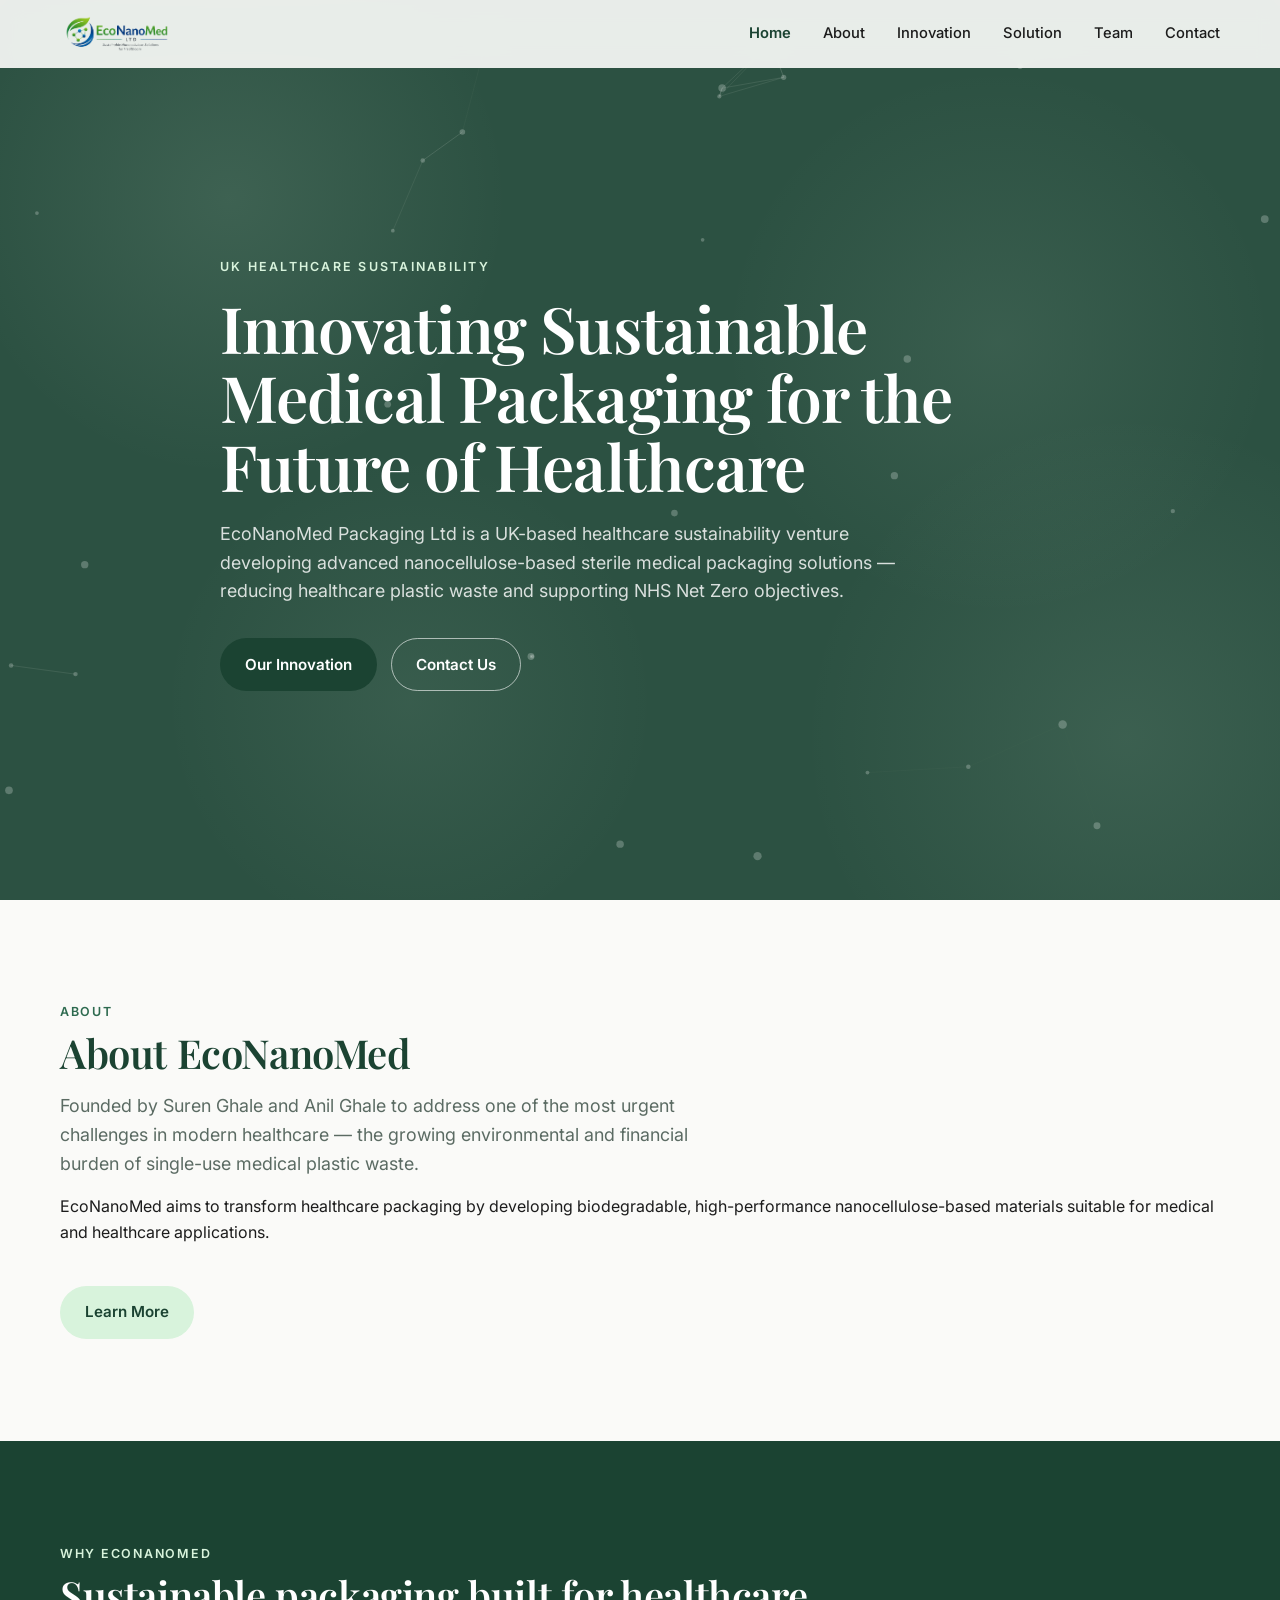
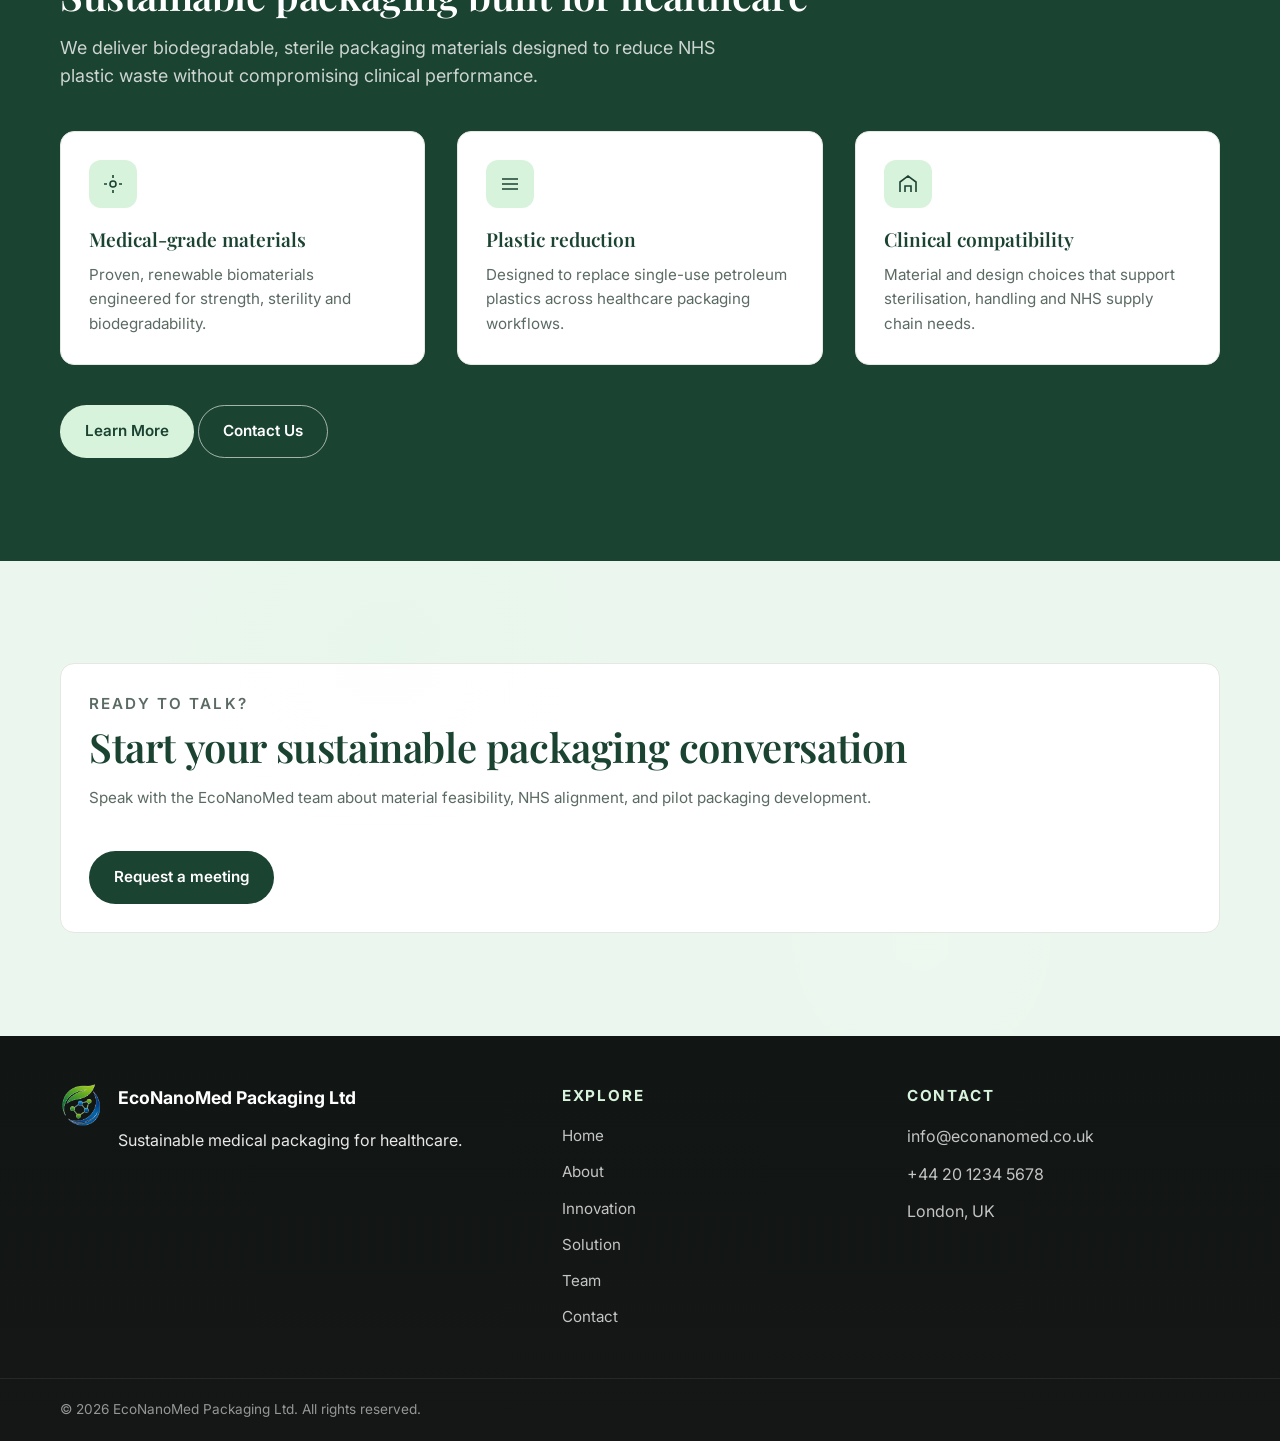
==== docs/index.html @ 57ab1099 "Duplicated files to serve from Github" ====
<!DOCTYPE html>
<html lang="en">
<head>
  <meta charset="UTF-8" />
  <meta name="viewport" content="width=device-width, initial-scale=1.0" />
  <title>EcoNanoMed Packaging Ltd — Sustainable Medical Packaging</title>
  <meta name="description" content="EcoNanoMed Packaging Ltd is a UK-based healthcare sustainability venture developing nanocellulose-based sterile medical packaging that reduces plastic waste and supports NHS Net Zero objectives." />
  <meta property="og:title" content="EcoNanoMed Packaging Ltd — Sustainable Medical Packaging" />
  <meta property="og:description" content="Nanocellulose-based sterile medical packaging for the future of healthcare." />
  <meta property="og:type" content="website" />
  <link rel="icon" type="image/x-icon" href="../favicon.ico" />
  <link rel="preconnect" href="https://fonts.googleapis.com" />
  <link rel="preconnect" href="https://fonts.gstatic.com" crossorigin />
  <link rel="stylesheet" href="https://fonts.googleapis.com/css2?family=Inter:wght@400;500;600;700&family=Playfair+Display:wght@500;600;700&display=swap" />
  <link rel="stylesheet" href="./css/main.css" />
</head>
<body>
  <!-- ============ NAVBAR ============ -->
  <header class="nav" id="nav">
    <div class="container nav__inner">
      <a href="index.html" class="nav__logo" aria-label="EcoNanoMed home">
        <img src="../logo.png" alt="EcoNanoMed" />
      </a>
      <nav class="nav__links" id="navLinks" aria-label="Primary">
        <a href="index.html">Home</a>
        <a href="about.html">About</a>
        <a href="innovation.html">Innovation</a>
        <a href="solution.html">Solution</a>
        <a href="team.html">Team</a>
        <a href="contact.html">Contact</a>
      </nav>
      <button class="nav__toggle" id="navToggle" aria-label="Toggle menu" aria-expanded="false">
        <span></span><span></span><span></span>
      </button>
    </div>
  </header>

  <main id="top">
    <!-- ============ HERO ============ -->
    <section class="hero">
      <div class="hero__canvas" aria-hidden="true">
        <canvas id="heroCanvas"></canvas>
      </div>
      <div class="hero__pattern" aria-hidden="true"></div>
      <div class="container hero__inner reveal">
        <p class="hero__eyebrow">UK Healthcare Sustainability</p>
        <h1 class="hero__title">Innovating Sustainable Medical Packaging for the Future of Healthcare</h1>
        <p class="hero__sub">EcoNanoMed Packaging Ltd is a UK-based healthcare sustainability venture developing advanced nanocellulose-based sterile medical packaging solutions — reducing healthcare plastic waste and supporting NHS Net Zero objectives.</p>
        <div class="hero__cta">
          <a href="innovation.html" class="btn btn--primary">Our Innovation</a>
          <a href="contact.html" class="btn btn--ghost">Contact Us</a>
        </div>
      </div>
    </section>

    <!-- ============ QUICK OVERVIEW ============ -->
    <section class="section section--light">
      <div class="container reveal">
        <p class="eyebrow">About</p>
        <h2 class="h2">About EcoNanoMed</h2>
        <p class="lead">Founded by Suren Ghale and Anil Ghale to address one of the most urgent challenges in modern healthcare — the growing environmental and financial burden of single-use medical plastic waste.</p>
        <p class="body">EcoNanoMed aims to transform healthcare packaging by developing biodegradable, high-performance nanocellulose-based materials suitable for medical and healthcare applications.</p>
        <div class="mt-xl">
          <a href="about.html" class="btn btn--secondary">Learn More</a>
        </div>
      </div>
    </section>

    <!-- ============ WHY US ============ -->
    <section class="section section--dark">
      <div class="container reveal">
        <p class="eyebrow eyebrow--light">Why EcoNanoMed</p>
        <h2 class="h2 h2--light">Sustainable packaging built for healthcare</h2>
        <p class="lead lead--light">We deliver biodegradable, sterile packaging materials designed to reduce NHS plastic waste without compromising clinical performance.</p>
        <div class="grid grid--3 mt-xl">
          <article class="card card--solid">
            <span class="card__icon"><svg viewBox="0 0 24 24" fill="none" stroke="currentColor" stroke-width="1.6"><path d="M12 3v3M12 18v3M3 12h3M18 12h3"/><circle cx="12" cy="12" r="3"/></svg></span>
            <h3>Medical-grade materials</h3>
            <p>Proven, renewable biomaterials engineered for strength, sterility and biodegradability.</p>
          </article>
          <article class="card card--solid">
            <span class="card__icon"><svg viewBox="0 0 24 24" fill="none" stroke="currentColor" stroke-width="1.6"><path d="M4 7h16M4 12h16M4 17h16"/></svg></span>
            <h3>Plastic reduction</h3>
            <p>Designed to replace single-use petroleum plastics across healthcare packaging workflows.</p>
          </article>
          <article class="card card--solid">
            <span class="card__icon"><svg viewBox="0 0 24 24" fill="none" stroke="currentColor" stroke-width="1.6"><path d="M4 20V10l8-6 8 6v10"/><path d="M9 20v-6h6v6"/></svg></span>
            <h3>Clinical compatibility</h3>
            <p>Material and design choices that support sterilisation, handling and NHS supply chain needs.</p>
          </article>
        </div>
        <div class="mt-xl">
          <a href="about.html" class="btn btn--secondary">Learn More</a>
          <a href="contact.html" class="btn btn--ghost">Contact Us</a>
        </div>
      </div>
    </section>

    <!-- ============ CTA ============ -->
    <section class="section section--sage">
      <div class="container reveal">
        <div class="card card--solid" style="background: rgba(255,255,255,0.95);">
          <p class="eyebrow">Ready to talk?</p>
          <h2 class="h2">Start your sustainable packaging conversation</h2>
          <p class="body">Speak with the EcoNanoMed team about material feasibility, NHS alignment, and pilot packaging development.</p>
          <div class="mt-xl">
            <a href="contact.html" class="btn btn--primary">Request a meeting</a>
          </div>
        </div>
      </div>
    </section>
  </main>

  <!-- ============ FOOTER ============ -->
  <footer class="footer">
    <div class="container footer__top">
      <div class="footer__brand">
        <img src="../logofoot.png" alt="EcoNanoMed footer logo" />
        <div>
          <p class="footer__brand-title">EcoNanoMed Packaging Ltd</p>
          <p class="footer__tagline">Sustainable medical packaging for healthcare.</p>
        </div>
      </div>
      <div class="footer__nav" aria-label="Footer navigation">
        <h3>Explore</h3>
        <a href="index.html">Home</a>
        <a href="about.html">About</a>
        <a href="innovation.html">Innovation</a>
        <a href="solution.html">Solution</a>
        <a href="team.html">Team</a>
        <a href="contact.html">Contact</a>
      </div>
      <div class="footer__contact">
        <h3>Contact</h3>
        <p>info@econanomed.co.uk</p>
        <p>+44 20 1234 5678</p>
        <p>London, UK</p>
      </div>
    </div>
    <div class="footer__bottom">
      <div class="container">© 2026 EcoNanoMed Packaging Ltd. All rights reserved.</div>
    </div>
  </footer>

  <script src="./js/main.js"></script>
</body>
</html>
---- docs/css/main.css ----
:root {
  --green-900: #1B4332;
  --green-800: #245741;
  --green-700: #2D6A4F;
  --sage: #D8F3DC;
  --sage-soft: #EBF7EE;
  --bg: #FAFAF8;
  --white: #FFFFFF;
  --ink: #1C1C1C;
  --muted: #5B6B63;
  --line: #E4E7E2;
  --charcoal: #141716;
  --error: #E63946;
  --success: #06A77D;
  --serif: 'Playfair Display', Georgia, serif;
  --sans: 'Inter', system-ui, -apple-system, sans-serif;
  --maxw: 1200px;
  --radius: 14px;
}

* { box-sizing: border-box; }
.sr-only {
  position: absolute;
  width: 1px;
  height: 1px;
  padding: 0;
  margin: -1px;
  overflow: hidden;
  clip: rect(0, 0, 0, 0);
  white-space: nowrap;
  border: 0;
}
html { scroll-behavior: smooth; }
body {
  margin: 0;
  font-family: var(--sans);
  color: var(--ink);
  background: var(--bg);
  line-height: 1.6;
  -webkit-font-smoothing: antialiased;
}
img, svg { display: block; max-width: 100%; }
a { color: inherit; text-decoration: none; }
ul { padding: 0; margin: 0; list-style: none; }

.container { width: 100%; max-width: var(--maxw); margin: 0 auto; padding: 0 1.25rem; }

/* ===== Typography ===== */
.h2 {
  font-family: var(--serif);
  font-weight: 600;
  font-size: clamp(1.75rem, 3.5vw, 2.5rem);
  line-height: 1.15;
  letter-spacing: -0.01em;
  margin: 0.5rem 0 1rem;
  color: var(--green-900);
}
.h2--light { color: var(--white); }
.h3 { font-family: var(--serif); font-weight: 600; font-size: 1.3rem; margin: 0 0 0.5rem; }
.eyebrow {
  font-size: 0.78rem;
  letter-spacing: 0.14em;
  text-transform: uppercase;
  font-weight: 600;
  color: var(--green-700);
  margin: 0 0 0.5rem;
}
.eyebrow--light { color: var(--sage); }
.lead {
  font-size: clamp(1rem, 1.4vw, 1.125rem);
  color: var(--muted);
  max-width: 62ch;
  margin: 0 0 1rem;
}
.lead--light { color: rgba(255,255,255,0.78); }
.body { color: var(--ink); margin: 0 0 1rem; }
.mt-xl { margin-top: 2.5rem; }

/* ===== Buttons ===== */
.btn {
  display: inline-flex; align-items: center; justify-content: center;
  padding: 0.85rem 1.5rem;
  border-radius: 999px;
  font-weight: 600;
  font-size: 0.95rem;
  border: 1.5px solid transparent;
  cursor: pointer;
  transition: transform .2s ease, background .2s ease, color .2s ease, border-color .2s ease;
}
.btn:disabled {
  opacity: 0.6;
  cursor: not-allowed;
}
.btn--primary { background: var(--green-900); color: var(--white); }
.btn--primary:hover:not(:disabled) { background: var(--green-700); transform: translateY(-1px); }
.btn--ghost { background: transparent; color: var(--white); border-color: rgba(255,255,255,0.6); }
.btn--ghost:hover:not(:disabled) { background: rgba(255,255,255,0.1); border-color: var(--white); }
.btn--secondary { background: var(--sage); color: var(--green-900); }
.btn--secondary:hover:not(:disabled) { background: var(--white); transform: translateY(-1px); }

/* ===== Navbar ===== */
.nav {
  position: fixed; top: 0; left: 0; right: 0; z-index: 100;
  background: rgba(250,250,248,0.92);
  backdrop-filter: saturate(160%) blur(10px);
  transition: box-shadow .25s ease, background .25s ease;
}
.nav.is-scrolled { box-shadow: 0 6px 24px -16px rgba(0,0,0,0.18); }
.nav__inner {
  display: flex; align-items: center; justify-content: space-between;
  height: 68px;
}
.nav__logo {
  display: flex; align-items: center; gap: 0.75rem;
  font-family: var(--serif);
  font-weight: 700;
  font-size: 1.25rem;
  color: var(--green-900);
  letter-spacing: 0.04em;
  position: relative;
}
.nav__logo img { height: 40px; width: auto; }
.nav__links { display: none; gap: 2rem; }
.nav__links a {
  font-size: 0.92rem; font-weight: 500; color: var(--ink);
  position: relative; padding: 0.25rem 0;
}
.nav__links a:hover { color: var(--green-700); }
.nav__links a.is-active { color: var(--green-900); font-weight: 600; }
.nav__toggle {
  display: inline-flex; flex-direction: column; gap: 5px;
  width: 40px; height: 40px; padding: 10px;
  background: transparent; border: none; cursor: pointer;
}
.nav__toggle span {
  display: block; height: 2px; background: var(--ink);
  border-radius: 2px; transition: transform .2s, opacity .2s;
}
.nav__toggle[aria-expanded="true"] span:nth-child(1) { transform: translateY(7px) rotate(45deg); }
.nav__toggle[aria-expanded="true"] span:nth-child(2) { opacity: 0; }
.nav__toggle[aria-expanded="true"] span:nth-child(3) { transform: translateY(-7px) rotate(-45deg); }

@media (min-width: 768px) {
  .nav__links { display: flex; }
  .nav__toggle { display: none; }
}

.nav__links.is-open {
  display: flex; flex-direction: column;
  position: absolute; top: 68px; left: 0; right: 0;
  background: var(--bg);
  padding: 1.25rem 1.25rem 1.75rem;
  border-top: 1px solid var(--line);
  gap: 1rem;
}

/* ===== Breadcrumbs ===== */
.breadcrumbs {
  display: flex; align-items: center; flex-wrap: wrap; gap: 0.5rem;
  padding: 1.5rem 0; font-size: 0.9rem; color: var(--muted);
}
.breadcrumbs a { color: var(--green-700); transition: color 0.2s; }
.breadcrumbs a:hover { color: var(--green-900); }
.breadcrumbs span { color: var(--muted); }
.page-header .breadcrumbs { color: rgba(255,255,255,0.82); }
.page-header .breadcrumbs a { color: rgba(255,255,255,0.92); }
.page-header .breadcrumbs span { color: rgba(255,255,255,0.72); }

/* ===== Hero ===== */
.hero {
  position: relative;
  min-height: 100vh;
  display: flex; align-items: center;
  background: var(--green-900);
  color: var(--white);
  overflow: hidden;
  padding: 7rem 0 4rem;
}
.hero__canvas {
  position: absolute;
  inset: 0;
  z-index: 0;
}
.hero__canvas canvas {
  width: 100%;
  height: 100%;
  display: block;
}
.hero__pattern {
  position: absolute; inset: 0;
  background-image:
    radial-gradient(circle at 18% 22%, rgba(216,243,220,0.10) 0, transparent 22%),
    radial-gradient(circle at 78% 38%, rgba(216,243,220,0.08) 0, transparent 24%),
    radial-gradient(circle at 32% 78%, rgba(216,243,220,0.07) 0, transparent 22%),
    radial-gradient(circle at 88% 82%, rgba(216,243,220,0.09) 0, transparent 24%);
  pointer-events: none;
}
.hero__inner { position: relative; z-index: 1; max-width: 880px; }
.page-header,
.section--sage {
  position: relative;
  overflow: hidden;
}
.page-header::before {
  content: '';
  position: absolute;
  inset: 0;
  background-image:
    radial-gradient(circle at 18% 18%, rgba(216,243,220,0.14) 0, transparent 26%),
    radial-gradient(circle at 82% 24%, rgba(255,255,255,0.08) 0, transparent 18%);
  pointer-events: none;
}
.section--sage::before {
  content: '';
  position: absolute;
  inset: 0;
  background-image:
    radial-gradient(circle at 30% 20%, rgba(216,243,220,0.18) 0, transparent 24%),
    radial-gradient(circle at 72% 80%, rgba(255,255,255,0.09) 0, transparent 18%);
  pointer-events: none;
}
.page-header > .container,
.section--sage > .container {
  position: relative;
  z-index: 1;
}
.hero__eyebrow {
  font-size: 0.78rem; letter-spacing: 0.18em; text-transform: uppercase;
  color: var(--sage); font-weight: 600; margin: 0 0 1rem;
}
.hero__title {
  font-family: var(--serif); font-weight: 600;
  font-size: clamp(2.25rem, 5.5vw, 4rem);
  line-height: 1.08; letter-spacing: -0.015em;
  margin: 0 0 1.25rem;
}
.hero__sub {
  font-size: clamp(1rem, 1.4vw, 1.15rem);
  color: rgba(255,255,255,0.82);
  max-width: 64ch; margin: 0 0 2rem;
}
.hero__cta { display: flex; gap: 0.85rem; flex-wrap: wrap; }

/* ===== Sections ===== */
.section { padding: clamp(4rem, 8vw, 7rem) 0; }
.section--light { background: var(--bg); }
.section--white { background: var(--white); }
.section--sage  { background: var(--sage-soft); }
.section--dark  { background: var(--green-900); color: var(--white); }
.section--dark .body { color: rgba(255,255,255,0.82); }

/* ===== Grid ===== */
.grid { display: grid; gap: 2rem; }
.grid--2 { grid-template-columns: 1fr; }
.grid--3 { grid-template-columns: 1fr; }
.grid--4 { grid-template-columns: 1fr; }
@media (min-width: 768px) {
  .grid--2 { grid-template-columns: 1fr 1fr; align-items: center; }
  .grid--3 { grid-template-columns: 1fr 1fr; }
  .grid--4 { grid-template-columns: 1fr 1fr; }
}
@media (min-width: 1024px) {
  .grid--3 { grid-template-columns: repeat(3, 1fr); }
  .grid--4 { grid-template-columns: repeat(4, 1fr); }
}

.about__visual { display: flex; justify-content: center; }
.about__visual svg { width: 100%; max-width: 380px; }

/* ===== Stat cards ===== */
.stat {
  background: rgba(255,255,255,0.04);
  border: 1px solid rgba(216,243,220,0.18);
  border-radius: var(--radius);
  padding: 1.5rem;
}
.stat__icon {
  display: inline-flex; align-items: center; justify-content: center;
  width: 44px; height: 44px; border-radius: 12px;
  background: rgba(216,243,220,0.14); color: var(--sage);
  margin-bottom: 1rem;
}
.stat__icon svg { width: 22px; height: 22px; }
.stat h3 { font-family: var(--serif); font-weight: 600; font-size: 1.15rem; margin: 0 0 0.4rem; color: var(--white); }
.stat p { margin: 0; color: rgba(255,255,255,0.72); font-size: 0.95rem; }

/* ===== Cards ===== */
.card {
  background: var(--white);
  border: 1px solid var(--line);
  border-radius: var(--radius);
  padding: 1.75rem;
  transition: transform .25s ease, box-shadow .25s ease, border-color .25s ease;
}
.card:hover {
  transform: translateY(-3px);
  box-shadow: 0 18px 40px -28px rgba(27,67,50,0.35);
  border-color: rgba(45,106,79,0.3);
}
.card--solid { background: var(--white); }
.card__icon {
  display: inline-flex; align-items: center; justify-content: center;
  width: 48px; height: 48px; border-radius: 12px;
  background: var(--sage); color: var(--green-900);
  margin-bottom: 1rem;
}
.card__icon svg { width: 24px; height: 24px; }
.card h3 { font-family: var(--serif); font-weight: 600; font-size: 1.2rem; margin: 0 0 0.5rem; color: var(--green-900); }
.card p { margin: 0; color: var(--muted); font-size: 0.95rem; }

/* ===== Pills ===== */
.pills { display: flex; flex-wrap: wrap; gap: 0.75rem; }
.pill {
  background: var(--white);
  color: var(--green-900);
  border: 1px solid rgba(45,106,79,0.25);
  padding: 0.75rem 1.25rem;
  border-radius: 999px;
  font-weight: 500;
  font-size: 0.95rem;
}

/* ===== Checklist ===== */
.checklist { display: grid; gap: 0.85rem; }
.checklist li {
  display: flex; align-items: flex-start; gap: 0.85rem;
  color: var(--ink); font-size: 1rem;
}
.check {
  display: inline-flex; align-items: center; justify-content: center;
  width: 28px; height: 28px; flex: none;
  border-radius: 50%;
  background: var(--sage); color: var(--green-900);
}
.check svg { width: 16px; height: 16px; }

/* ===== Roadmap ===== */
.roadmap {
  list-style: none;
  counter-reset: roadmap;
  margin: 0;
  padding: 0;
  display: flex;
  gap: 1.25rem;
  overflow-x: auto;
  padding: 1rem 0.25rem 1.5rem;
  scroll-snap-type: x mandatory;
  position: relative;
}
.roadmap::-webkit-scrollbar { height: 6px; }
.roadmap::-webkit-scrollbar-thumb { background: rgba(216,243,220,0.3); border-radius: 4px; }
.roadmap li {
  counter-increment: roadmap;
  flex: 0 0 240px;
  min-width: 240px;
  background: rgba(255,255,255,0.12);
  border: 1px solid rgba(255,255,255,0.18);
  border-radius: var(--radius);
  padding: 1.35rem 1.35rem 1.35rem 4.3rem;
  scroll-snap-align: start;
  position: relative;
  list-style: none;
}
.roadmap li::marker { content: none; }
.roadmap li + li::before {
  content: "";
  position: absolute;
  left: -1.25rem;
  top: 50%;
  width: 1.25rem;
  height: 1px;
  background: rgba(255,255,255,0.35);
}
.roadmap__num {
  display: inline-flex;
  align-items: center;
  justify-content: center;
  width: 32px;
  height: 32px;
  border-radius: 50%;
  background: var(--sage);
  color: var(--green-900);
  font-weight: 700;
  font-size: 0.9rem;
  position: absolute;
  top: 1.35rem;
  left: 1.35rem;
}
.roadmap p { margin: 0; color: rgba(255,255,255,0.95); font-weight: 500; font-size: 0.98rem; line-height: 1.35; }
.roadmap li:hover {
  transform: translateY(-3px);
  border-color: rgba(255,255,255,0.22);
  box-shadow: 0 18px 32px rgba(0,0,0,0.15);
}
@media (min-width: 900px) {
  .roadmap {
    display: grid;
    grid-template-columns: repeat(2, minmax(240px, 1fr));
    overflow-x: visible;
    scroll-snap-type: none;
  }
  .roadmap li + li::before { display: none; }
}
@media (max-width: 640px) {
  .roadmap li { min-width: 220px; }
  .roadmap__num { width: 28px; height: 28px; left: 1rem; top: 1rem; }
}

/* ===== Founders ===== */
.founder {
  background: var(--white);
  border: 1px solid var(--line);
  border-radius: var(--radius);
  padding: 2rem;
  text-align: center;
}
.founder__avatar {
  width: 96px; height: 96px;
  border-radius: 50%;
  background: var(--green-900);
  color: var(--sage);
  font-family: var(--serif);
  font-size: 2.25rem; font-weight: 600;
  display: inline-flex; align-items: center; justify-content: center;
  margin: 0 auto 1.25rem;
}
.founder h3 { font-family: var(--serif); font-size: 1.4rem; margin: 0 0 0.25rem; color: var(--green-900); }
.founder__role { color: var(--green-700); font-weight: 600; font-size: 0.92rem; margin: 0 0 1rem; text-transform: uppercase; letter-spacing: 0.08em; }
.founder .body { color: var(--muted); }

/* ===== List ===== */
.list { display: grid; gap: 0.6rem; }
.list li {
  padding-left: 1.25rem; position: relative; color: var(--ink);
}
.list li::before {
  content: ""; position: absolute; left: 0; top: 0.7em;
  width: 6px; height: 6px; border-radius: 50%;
  background: var(--green-700);
}

/* ===== Form ===== */
.form { display: grid; gap: 1rem; max-width: 640px; }
.form__row { display: grid; gap: 1rem; grid-template-columns: 1fr; }
@media (min-width: 640px) { .form__row { grid-template-columns: 1fr 1fr; } }

.form label {
  display: grid; gap: 0.4rem;
  font-size: 0.85rem; font-weight: 500;
  color: var(--ink);
  text-transform: uppercase; letter-spacing: 0.08em;
}
.section--dark .form label,
.form label.is-dark {
  color: rgba(255,255,255,0.88);
}
.form input, .form textarea {
  font-family: inherit; font-size: 1rem;
  background: rgba(255,255,255,0.06);
  border: 1.5px solid rgba(255,255,255,0.18);
  color: var(--white);
  padding: 0.85rem 1rem;
  border-radius: 10px;
  transition: border-color .2s ease, background .2s ease;
}
.form label:not(.is-dark) input,
.form label:not(.is-dark) textarea {
  background: var(--bg);
  border-color: var(--line);
  color: var(--ink);
}
.section--dark .form input,
.section--dark .form textarea {
  background: rgba(255,255,255,0.1);
  border-color: rgba(255,255,255,0.18);
  color: var(--white);
}
.form input::placeholder,
.form textarea::placeholder {
  color: rgba(255,255,255,0.62);
}
.form label:not(.is-dark) input::placeholder,
.form label:not(.is-dark) textarea::placeholder {
  color: rgba(92,100,88,0.65);
}
.form input:focus, .form textarea:focus {
  outline: none;
  border-color: var(--sage);
  background: rgba(255,255,255,0.1);
}
.form label:not(.is-dark) input:focus,
.form label:not(.is-dark) textarea:focus {
  background: var(--white);
  border-color: var(--green-700);
}
.form input.error, .form textarea.error {
  border-color: var(--error) !important;
}
.form .error-msg {
  display: none;
  font-size: 0.75rem;
  color: var(--error);
  margin-top: 0.25rem;
}
.form input.error ~ .error-msg,
.form textarea.error ~ .error-msg {
  display: block;
}
.form .btn--primary { background: var(--sage); color: var(--green-900); justify-self: start; }
.form .btn--primary:hover:not(:disabled) { background: var(--white); }
.contact__meta {
  margin-top: 2rem;
  font-size: 0.9rem;
  color: rgba(255,255,255,0.6);
}

/* ===== Footer ===== */
.footer { background: linear-gradient(180deg, #111513 0%, #141716 100%); color: rgba(255,255,255,0.9); }
.footer__top {
  display: grid; gap: 2rem; padding: 3rem 1.25rem;
  grid-template-columns: 1fr;
}
.footer__brand {
  display: flex; gap: 1rem; align-items: flex-start;
}
.footer__brand img { height: 42px; width: auto; }
.footer__brand-title {
  margin: 0;
  font-size: 1.1rem;
  font-weight: 700;
  color: var(--white);
}
.footer__contact p,
.footer__nav a {
  margin: 0 0 0.75rem;
  color: rgba(255,255,255,0.75);
}
.footer__contact p:last-child,
.footer__nav a:last-child {
  margin-bottom: 0;
}
.footer__nav {
  display: grid;
}
.footer__nav h3,
.footer__contact h3 {
  margin: 0 0 1rem;
  font-size: 0.95rem;
  letter-spacing: 0.12em;
  text-transform: uppercase;
  color: var(--sage);
}
.footer__nav a {
  font-size: 0.95rem;
  transition: color 0.2s ease;
}
.footer__nav a:hover { color: var(--white); }
.footer__bottom {
  border-top: 1px solid rgba(255,255,255,0.08);
  padding: 1.25rem 1.25rem;
  font-size: 0.85rem;
  color: rgba(255,255,255,0.55);
  text-align: center;
}
@media (min-width: 768px) {
  .footer__top {
    grid-template-columns: 1.5fr 1fr 1fr;
    align-items: start;
  }
  .footer__bottom { text-align: left; }
}

/* ===== Reveal animation ===== */
.reveal { opacity: 0; transform: translateY(18px); transition: opacity .8s ease, transform .8s ease; }
.reveal.is-visible { opacity: 1; transform: none; }

/* ===== Page Header ===== */
.page-header {
  background: linear-gradient(135deg, var(--green-900) 0%, var(--green-800) 100%);
  color: var(--white);
  padding: 6rem 0 4rem;
  margin-top: 68px;
}
.page-header h1 {
  font-family: var(--serif);
  font-weight: 600;
  font-size: clamp(2rem, 4vw, 3rem);
  margin: 0 0 1rem;
  line-height: 1.2;
}
.page-header p {
  max-width: 62ch;
  color: rgba(255,255,255,0.85);
  font-size: clamp(1rem, 1.2vw, 1.1rem);
}

@media (prefers-reduced-motion: reduce) {
  html { scroll-behavior: auto; }
  .reveal { opacity: 1; transform: none; transition: none; }
  .btn:hover { transform: none; }
  .card:hover { transform: none; }
}
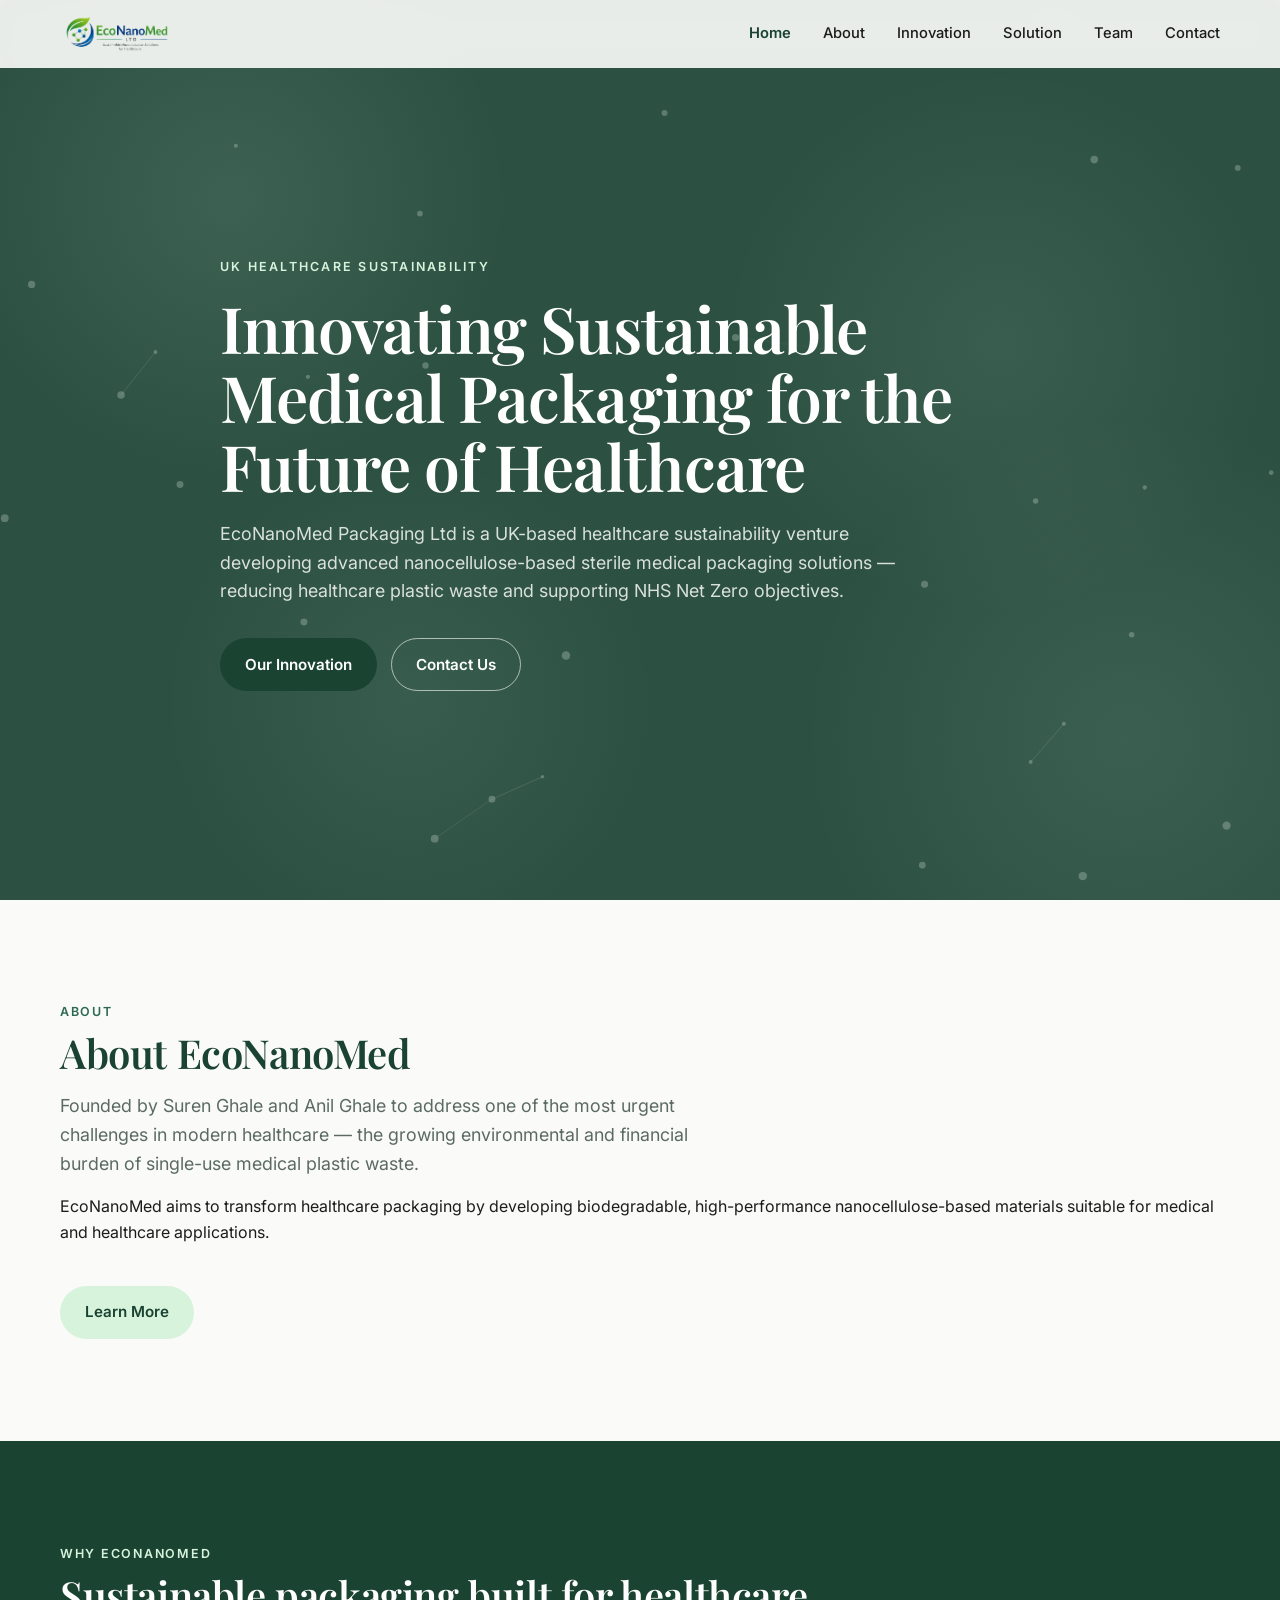
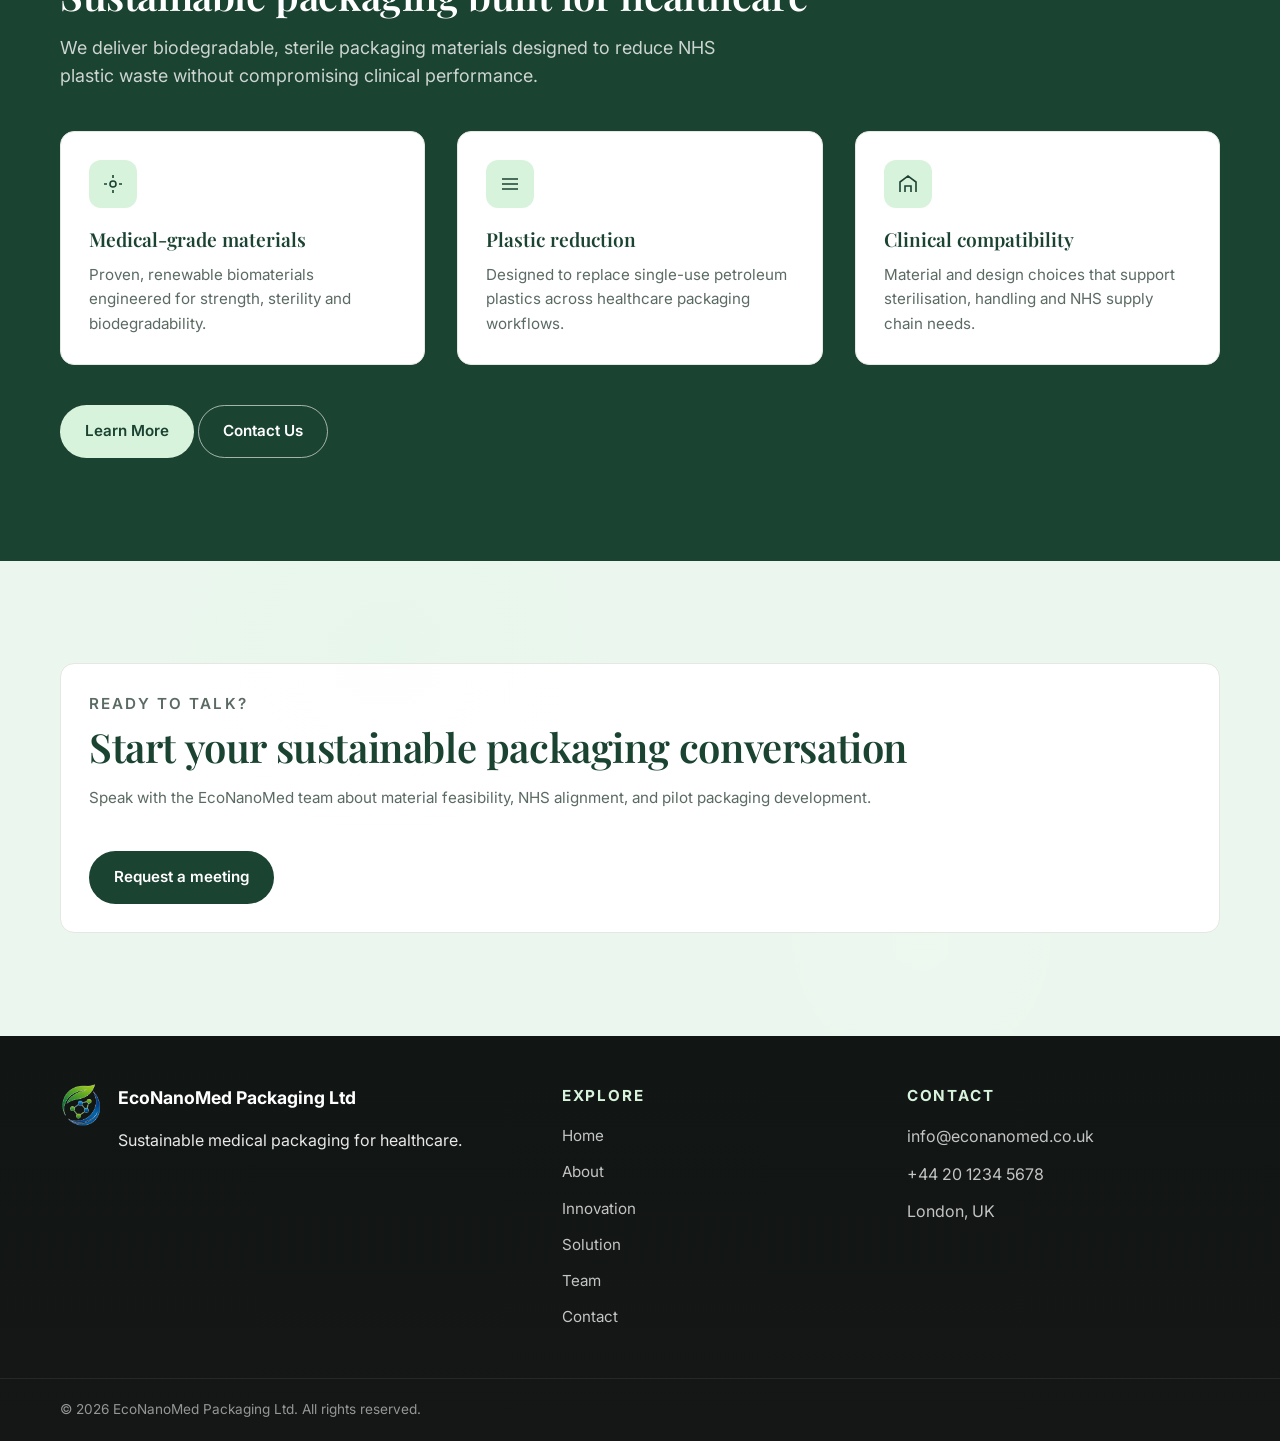
==== commit 64cd1b79: "Duplicated files to serve from Github" ====
--- a/docs/index.html
+++ b/docs/index.html
@@ -8,7 +8,7 @@
   <meta property="og:title" content="EcoNanoMed Packaging Ltd — Sustainable Medical Packaging" />
   <meta property="og:description" content="Nanocellulose-based sterile medical packaging for the future of healthcare." />
   <meta property="og:type" content="website" />
-  <link rel="icon" type="image/x-icon" href="../favicon.ico" />
+  <link rel="icon" type="image/x-icon" href="assets/favicon.ico" />
   <link rel="preconnect" href="https://fonts.googleapis.com" />
   <link rel="preconnect" href="https://fonts.gstatic.com" crossorigin />
   <link rel="stylesheet" href="https://fonts.googleapis.com/css2?family=Inter:wght@400;500;600;700&family=Playfair+Display:wght@500;600;700&display=swap" />
@@ -19,7 +19,7 @@
   <header class="nav" id="nav">
     <div class="container nav__inner">
       <a href="index.html" class="nav__logo" aria-label="EcoNanoMed home">
-        <img src="../logo.png" alt="EcoNanoMed" />
+        <img src="assets/logo.png" alt="EcoNanoMed" />
       </a>
       <nav class="nav__links" id="navLinks" aria-label="Primary">
         <a href="index.html">Home</a>
@@ -115,7 +115,7 @@
   <footer class="footer">
     <div class="container footer__top">
       <div class="footer__brand">
-        <img src="../logofoot.png" alt="EcoNanoMed footer logo" />
+        <img src="assets/logofoot.png" alt="EcoNanoMed footer logo" />
         <div>
           <p class="footer__brand-title">EcoNanoMed Packaging Ltd</p>
           <p class="footer__tagline">Sustainable medical packaging for healthcare.</p>
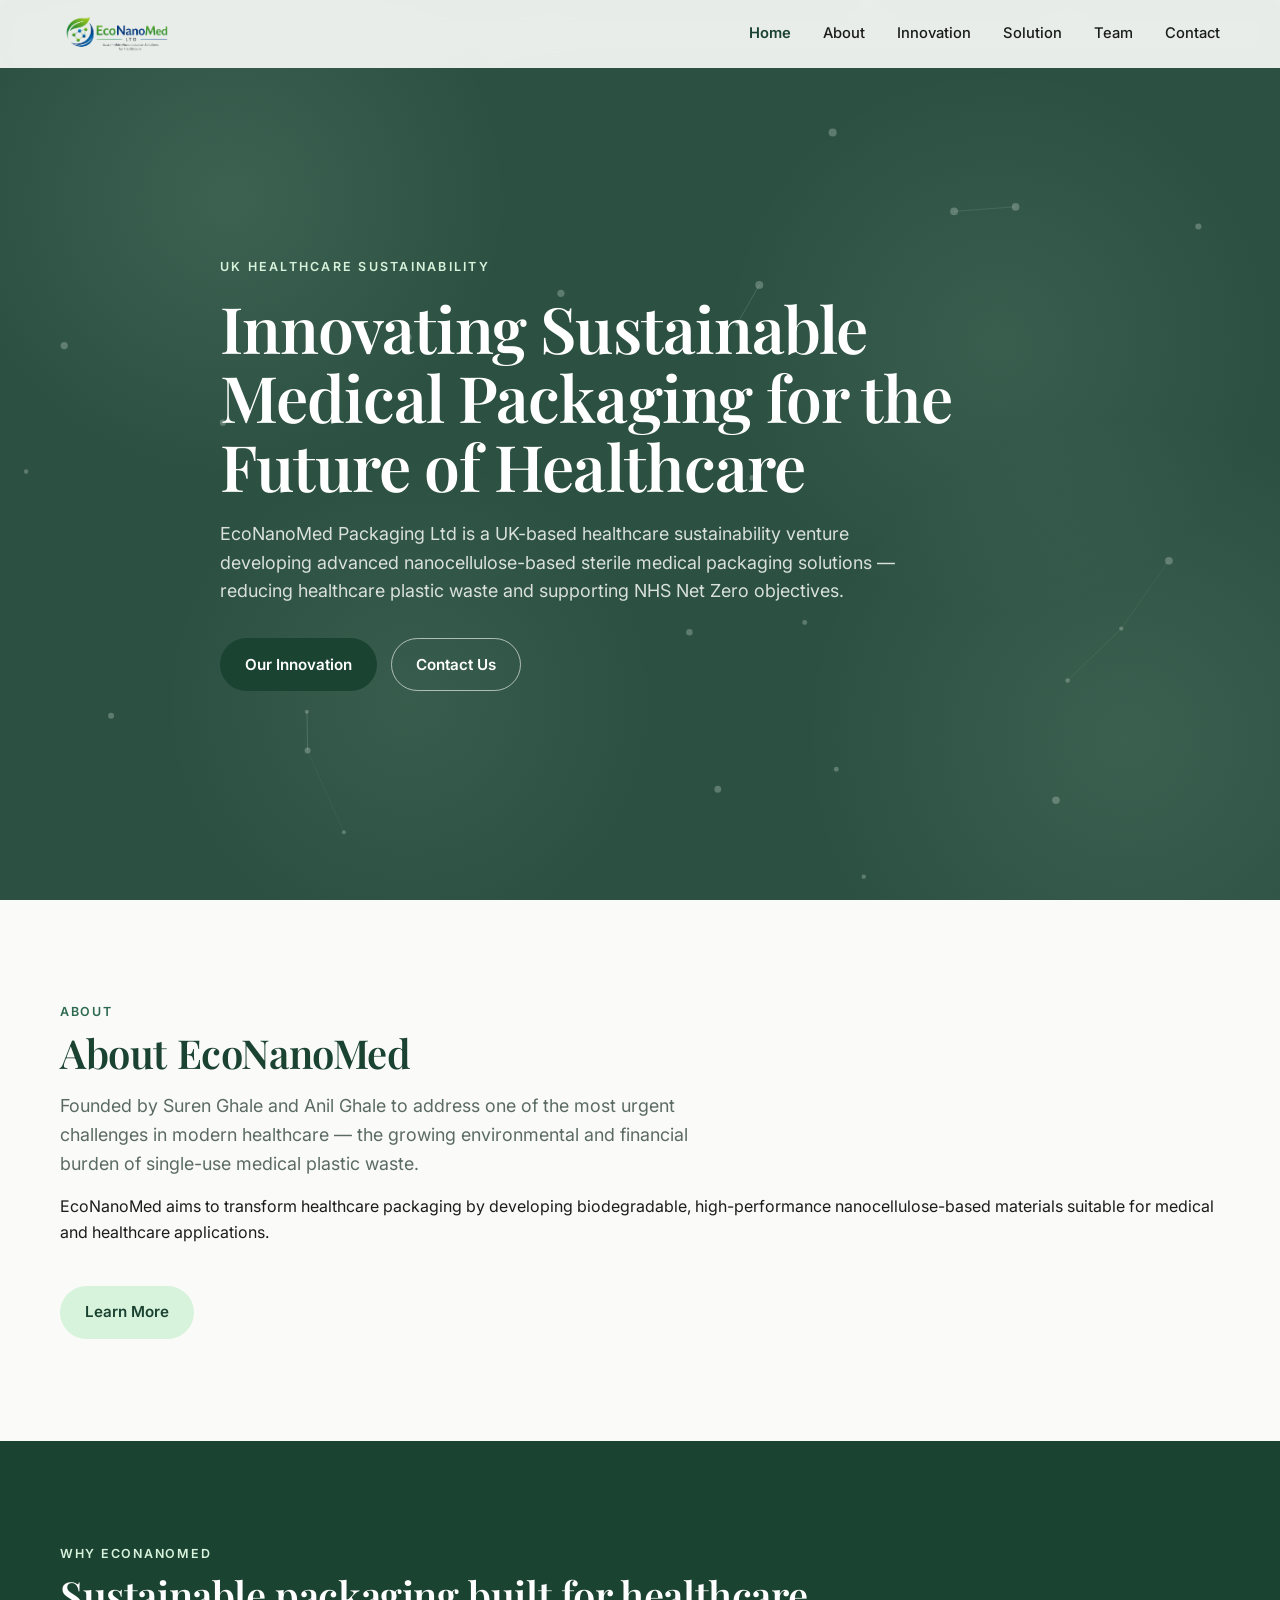
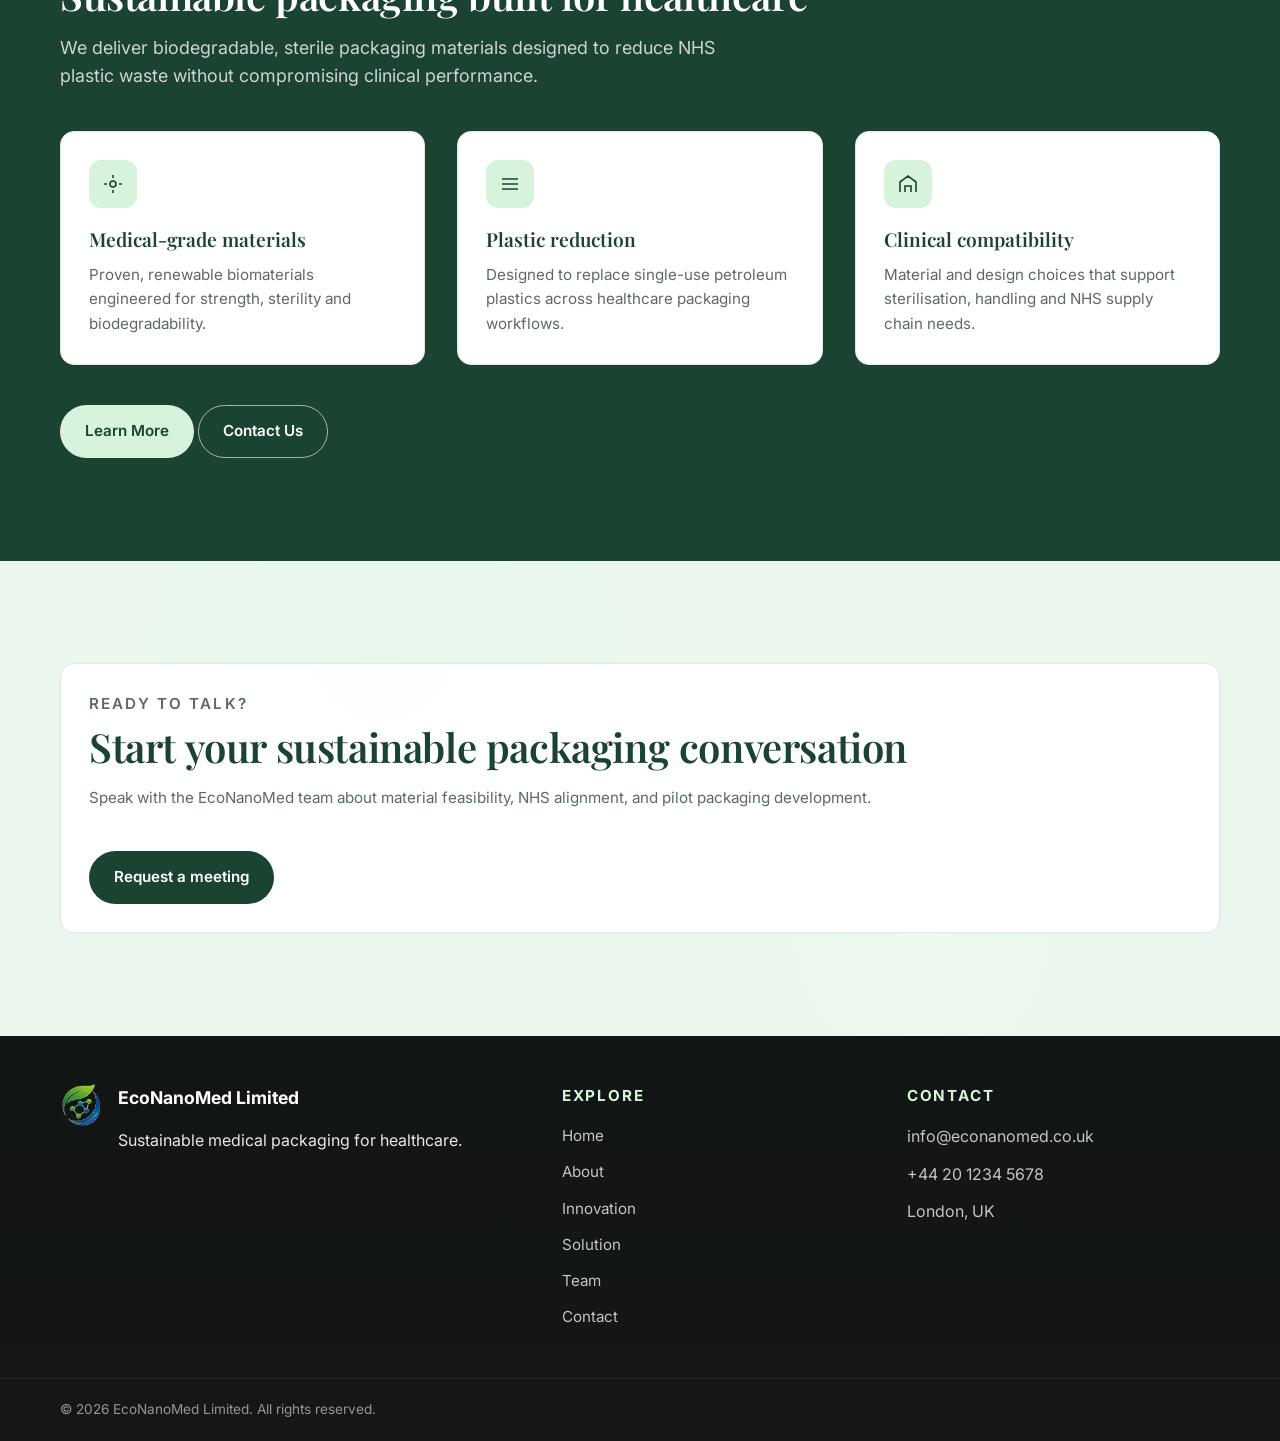
==== commit 45f2dc0d: "Contents updated" ====
--- a/docs/index.html
+++ b/docs/index.html
@@ -3,9 +3,9 @@
 <head>
   <meta charset="UTF-8" />
   <meta name="viewport" content="width=device-width, initial-scale=1.0" />
-  <title>EcoNanoMed Packaging Ltd — Sustainable Medical Packaging</title>
-  <meta name="description" content="EcoNanoMed Packaging Ltd is a UK-based healthcare sustainability venture developing nanocellulose-based sterile medical packaging that reduces plastic waste and supports NHS Net Zero objectives." />
-  <meta property="og:title" content="EcoNanoMed Packaging Ltd — Sustainable Medical Packaging" />
+  <title>EcoNanoMed Limited — Sustainable Medical Packaging</title>
+  <meta name="description" content="EcoNanoMed Limited is a UK-based healthcare sustainability venture developing nanocellulose-based sterile medical packaging that reduces plastic waste and supports NHS Net Zero objectives." />
+  <meta property="og:title" content="EcoNanoMed Limited — Sustainable Medical Packaging" />
   <meta property="og:description" content="Nanocellulose-based sterile medical packaging for the future of healthcare." />
   <meta property="og:type" content="website" />
   <link rel="icon" type="image/x-icon" href="assets/favicon.ico" />
@@ -117,7 +117,7 @@
       <div class="footer__brand">
         <img src="assets/logofoot.png" alt="EcoNanoMed footer logo" />
         <div>
-          <p class="footer__brand-title">EcoNanoMed Packaging Ltd</p>
+          <p class="footer__brand-title">EcoNanoMed Limited</p>
           <p class="footer__tagline">Sustainable medical packaging for healthcare.</p>
         </div>
       </div>
@@ -138,7 +138,7 @@
       </div>
     </div>
     <div class="footer__bottom">
-      <div class="container">© 2026 EcoNanoMed Packaging Ltd. All rights reserved.</div>
+      <div class="container">© 2026 EcoNanoMed Limited. All rights reserved.</div>
     </div>
   </footer>
 
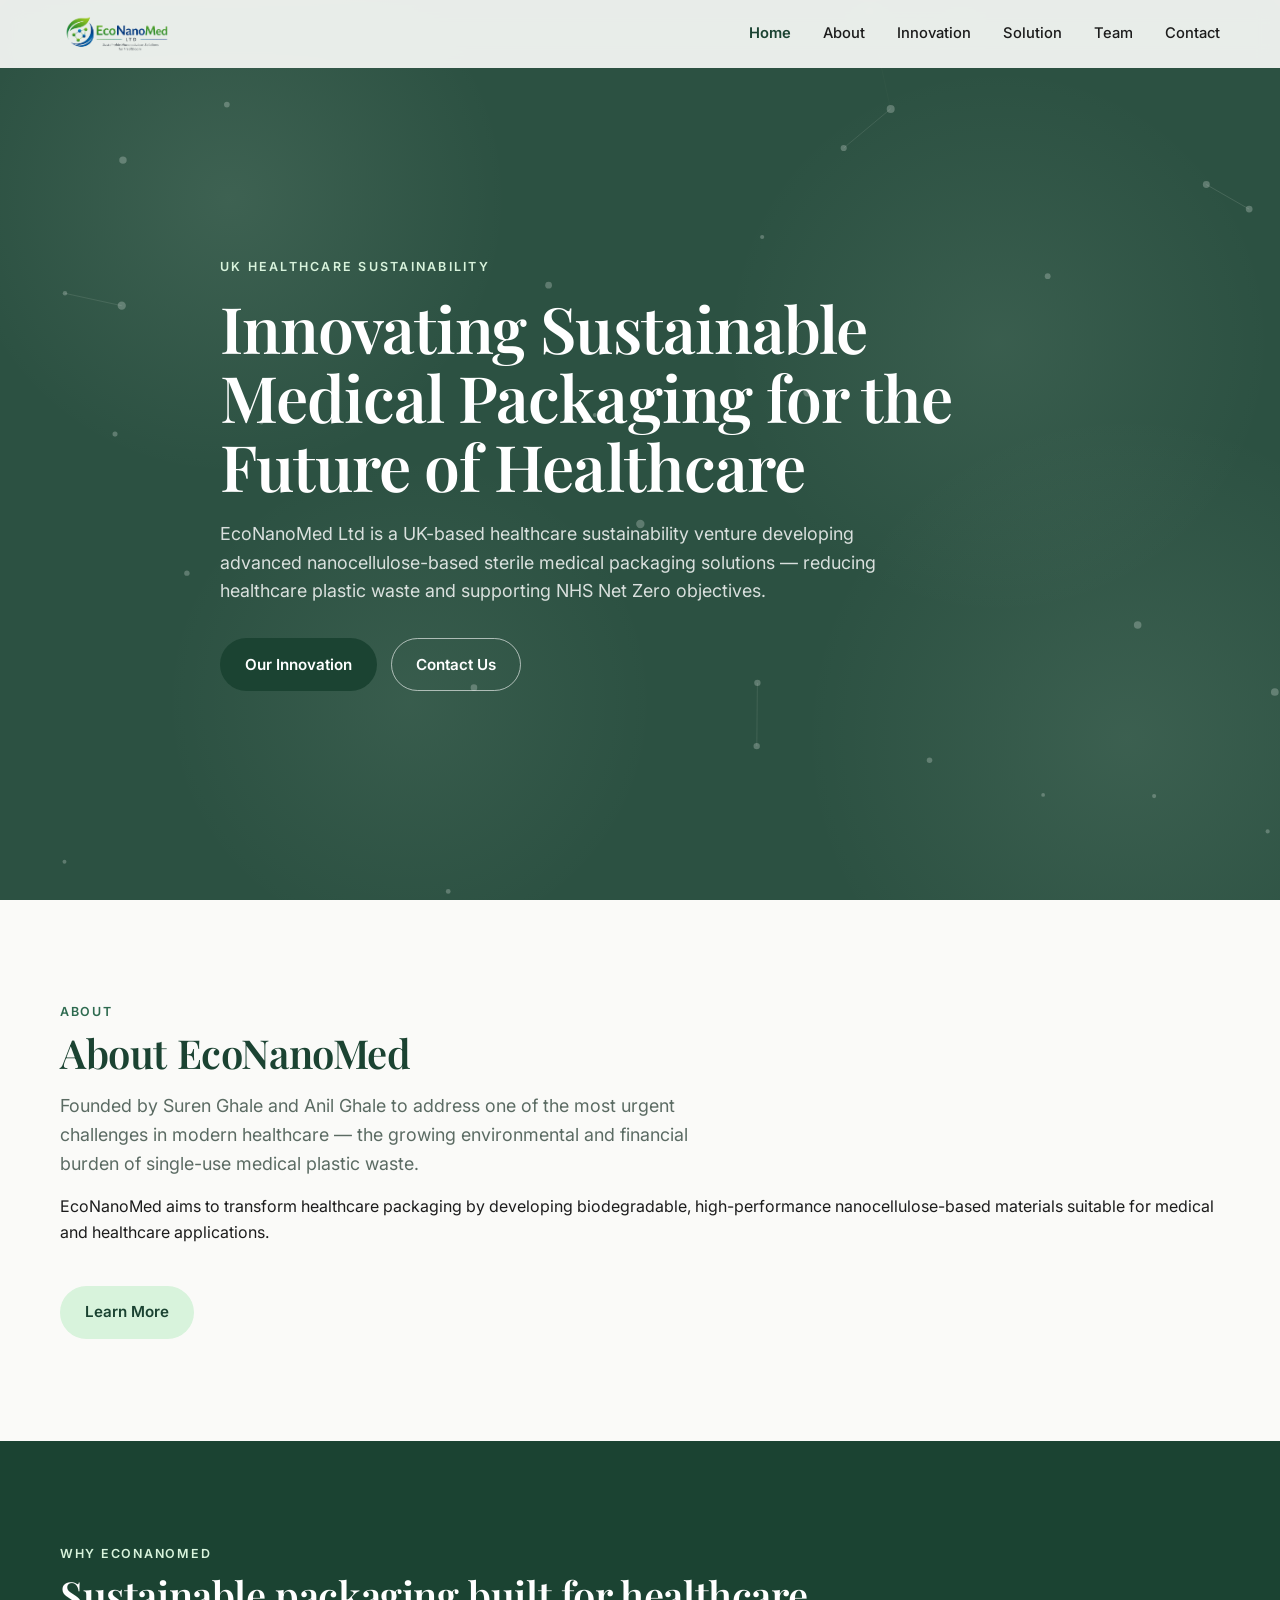
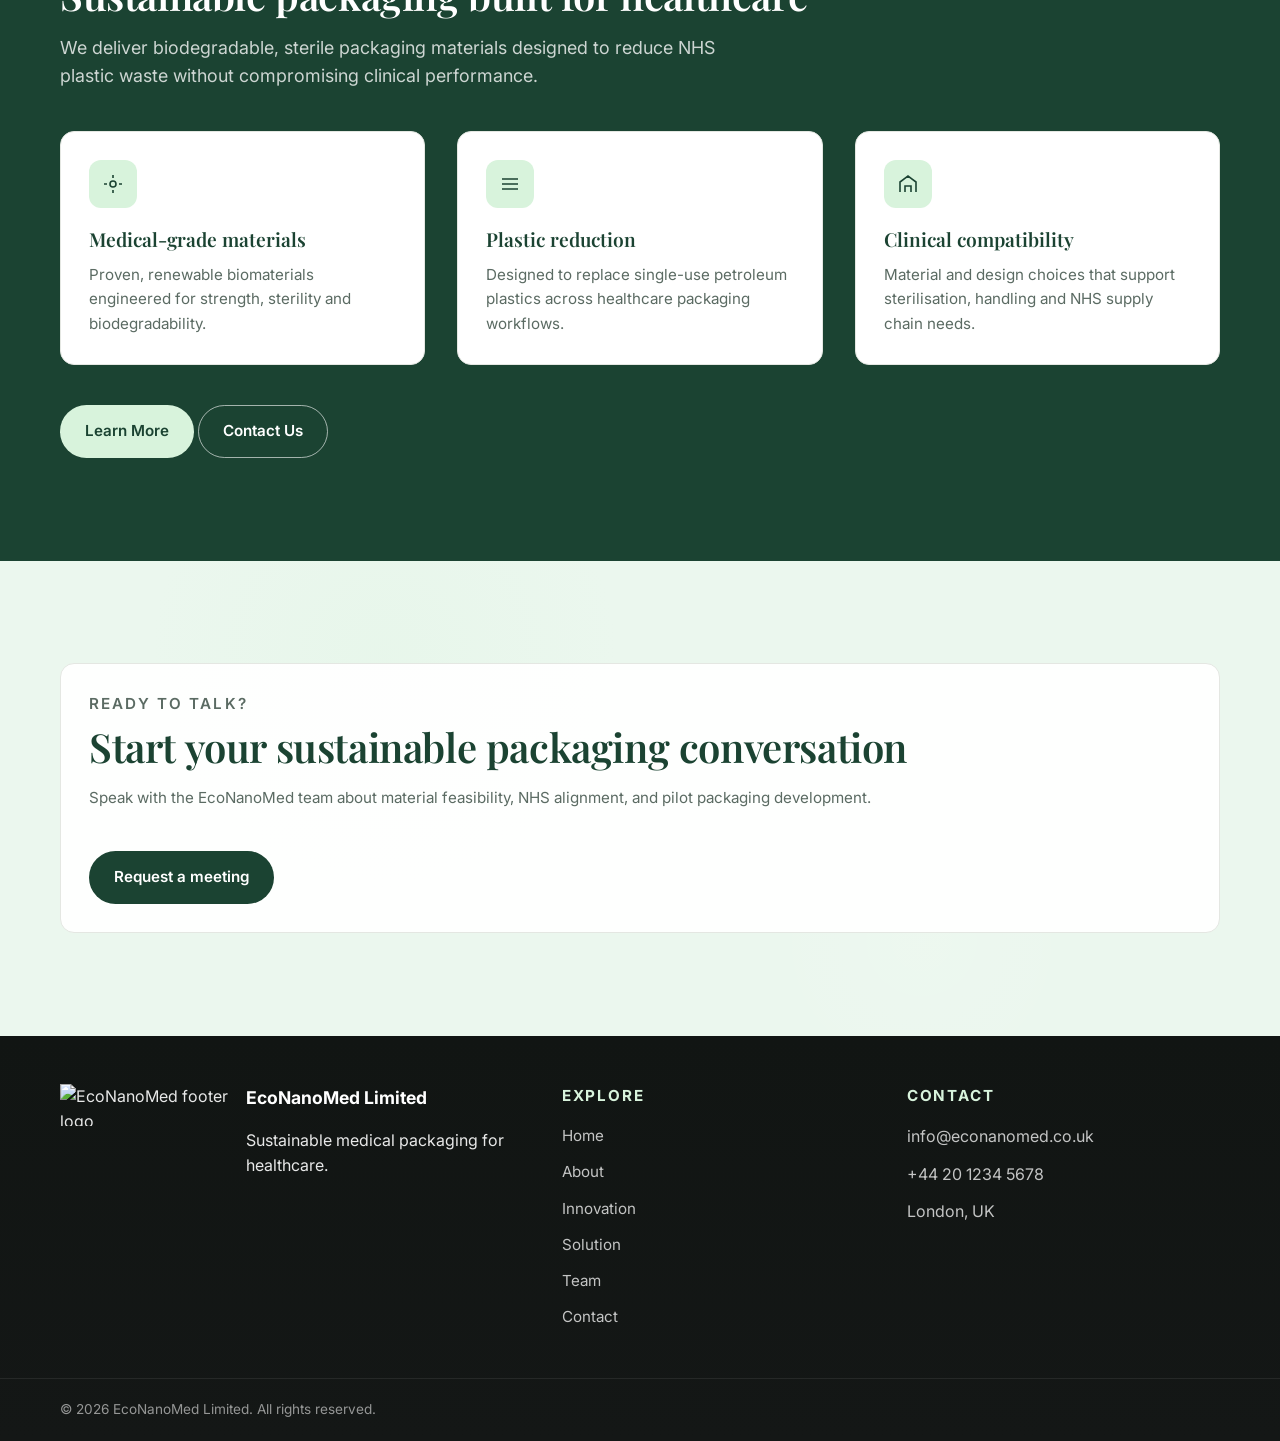
==== commit 417586ca: "Contents updated" ====
--- a/docs/index.html
+++ b/docs/index.html
@@ -45,7 +45,7 @@
       <div class="container hero__inner reveal">
         <p class="hero__eyebrow">UK Healthcare Sustainability</p>
         <h1 class="hero__title">Innovating Sustainable Medical Packaging for the Future of Healthcare</h1>
-        <p class="hero__sub">EcoNanoMed Packaging Ltd is a UK-based healthcare sustainability venture developing advanced nanocellulose-based sterile medical packaging solutions — reducing healthcare plastic waste and supporting NHS Net Zero objectives.</p>
+        <p class="hero__sub">EcoNanoMed Ltd is a UK-based healthcare sustainability venture developing advanced nanocellulose-based sterile medical packaging solutions — reducing healthcare plastic waste and supporting NHS Net Zero objectives.</p>
         <div class="hero__cta">
           <a href="innovation.html" class="btn btn--primary">Our Innovation</a>
           <a href="contact.html" class="btn btn--ghost">Contact Us</a>
